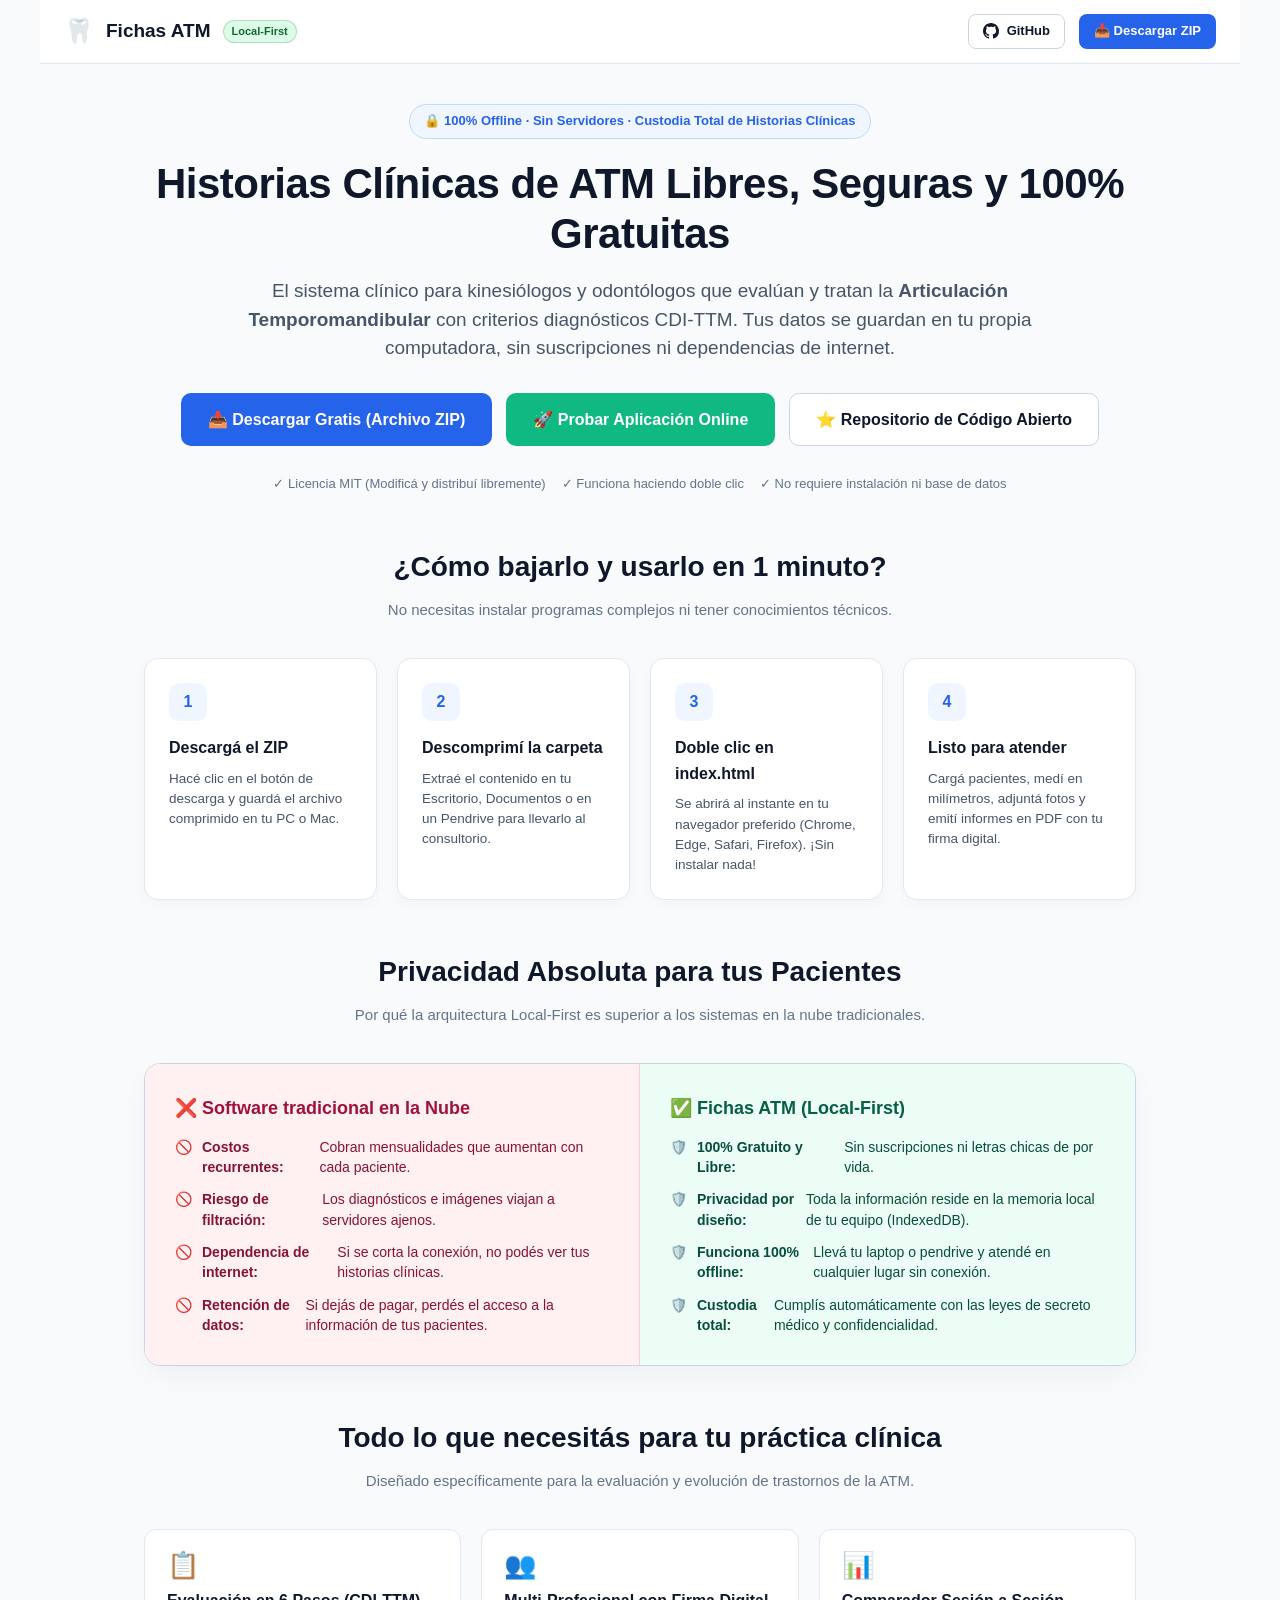
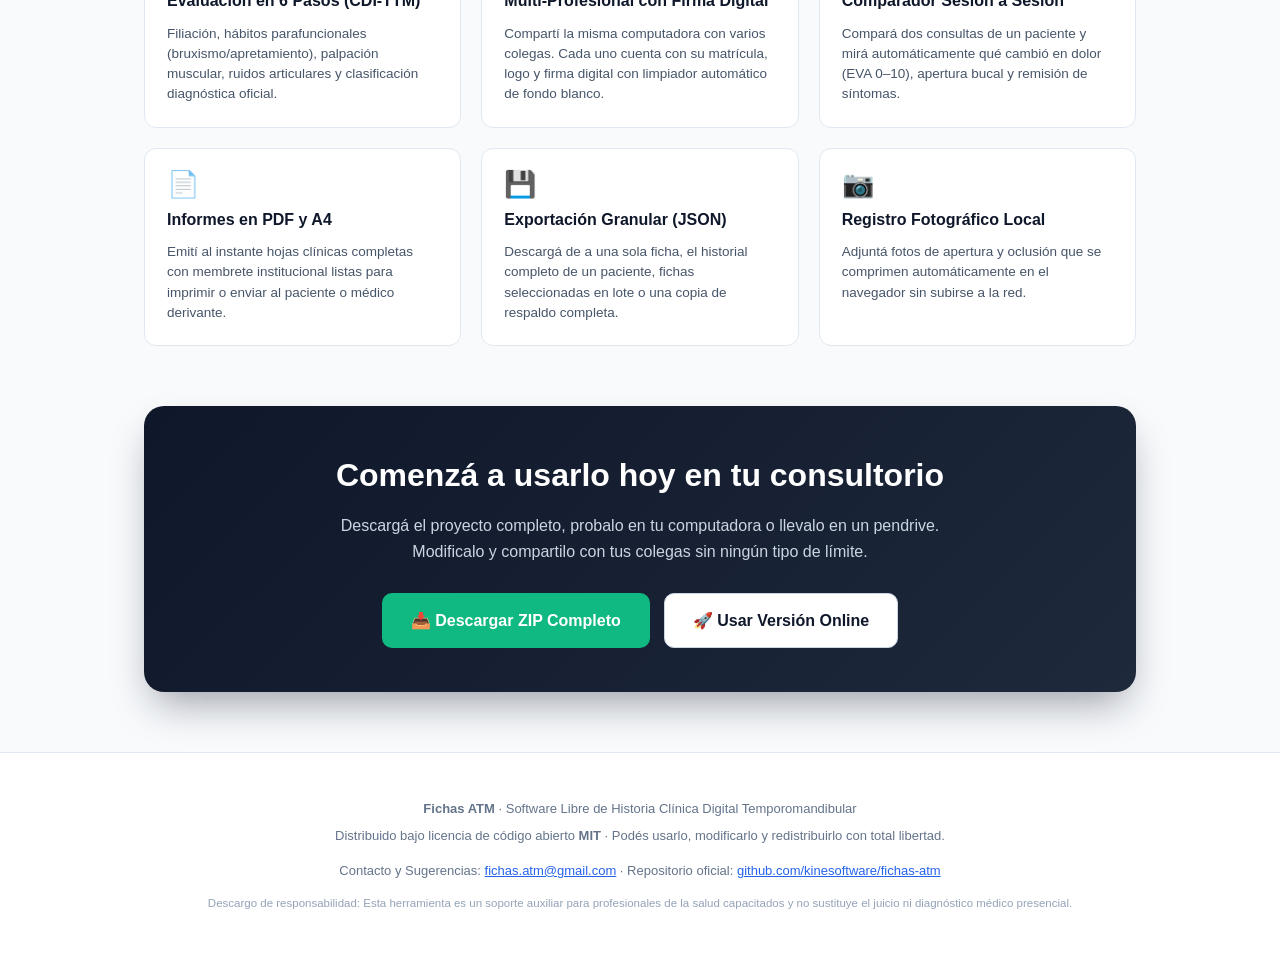
==== netlify/index.html @ 35a118fb "feat: add dedicated landing page and netlify configuration with download links and usage guide" ====
<!DOCTYPE html>
<html lang="es">
<head>
  <meta charset="UTF-8">
  <meta name="viewport" content="width=device-width, initial-scale=1.0">
  <title>Fichas ATM · Historias Clínicas Digitales Temporomandibulares (Local-First)</title>
  <meta name="description" content="Software clínico gratuito, libre y 100% offline para la evaluación, seguimiento y diagnóstico (CDI-TTM) de la articulación temporomandibular.">
  <style>
    :root {
      --primary: #2563eb;
      --primary-hover: #1d4ed8;
      --navy: #0f172a;
      --accent: #10b981;
      --accent-deep: #059669;
      --ink: #1e293b;
      --muted: #64748b;
      --line: #e2e8f0;
      --line-strong: #cbd5e1;
      --sky: #f8fafc;
      --pill: #f1f5f9;
      --white: #ffffff;
      --font: -apple-system, BlinkMacSystemFont, "Segoe UI", Roboto, Helvetica, Arial, sans-serif;
    }

    * { box-sizing: border-box; }
    body {
      margin: 0;
      font-family: var(--font);
      color: var(--ink);
      background: var(--sky);
      line-height: 1.6;
    }

    a { text-decoration: none; color: inherit; }

    /* Topbar */
    .header {
      position: sticky;
      top: 0;
      z-index: 50;
      background: rgba(255, 255, 255, 0.95);
      backdrop-filter: blur(8px);
      border-bottom: 1px solid var(--line);
      padding: 14px 24px;
      display: flex;
      align-items: center;
      justify-content: space-between;
      max-width: 1200px;
      margin: 0 auto;
    }

    .brand {
      display: flex;
      align-items: center;
      gap: 12px;
      font-weight: 700;
      font-size: 19px;
      color: var(--navy);
    }

    .brand-icon {
      font-size: 24px;
      line-height: 1;
    }

    .brand-badge {
      font-size: 11px;
      font-weight: 600;
      background: #dcfce7;
      color: #166534;
      padding: 2px 8px;
      border-radius: 999px;
      border: 1px solid rgba(22, 101, 52, 0.2);
    }

    .header-links {
      display: flex;
      align-items: center;
      gap: 14px;
    }

    .btn {
      display: inline-flex;
      align-items: center;
      justify-content: center;
      gap: 8px;
      padding: 9px 18px;
      border-radius: 8px;
      font-weight: 600;
      font-size: 14px;
      cursor: pointer;
      transition: all 0.15s ease;
      border: 1px solid transparent;
      text-decoration: none;
    }

    .btn-primary {
      background: var(--primary);
      color: #ffffff;
    }
    .btn-primary:hover {
      background: var(--primary-hover);
      box-shadow: 0 4px 12px rgba(37, 99, 235, 0.25);
    }

    .btn-accent {
      background: var(--accent);
      color: #ffffff;
    }
    .btn-accent:hover {
      background: var(--accent-deep);
      box-shadow: 0 4px 12px rgba(16, 185, 129, 0.25);
    }

    .btn-outline {
      background: #ffffff;
      color: var(--navy);
      border-color: var(--line-strong);
    }
    .btn-outline:hover {
      background: #f1f5f9;
      border-color: var(--muted);
    }

    .btn-sm {
      padding: 6px 14px;
      font-size: 13px;
    }

    /* Hero */
    .hero {
      max-width: 1040px;
      margin: 40px auto 30px;
      padding: 0 24px;
      text-align: center;
    }

    .hero-pill {
      display: inline-flex;
      align-items: center;
      gap: 8px;
      background: #eff6ff;
      color: var(--primary);
      border: 1px solid #bfdbfe;
      padding: 6px 14px;
      border-radius: 999px;
      font-size: 13px;
      font-weight: 600;
      margin-bottom: 20px;
    }

    .hero h1 {
      font-size: 42px;
      font-weight: 800;
      color: var(--navy);
      line-height: 1.2;
      margin: 0 0 18px;
      letter-spacing: -0.5px;
    }

    .hero-lead {
      font-size: 19px;
      color: #475569;
      max-width: 800px;
      margin: 0 auto 30px;
      line-height: 1.5;
    }

    .hero-ctas {
      display: flex;
      flex-wrap: wrap;
      justify-content: center;
      gap: 14px;
      margin-bottom: 28px;
    }

    .hero-ctas .btn {
      padding: 13px 26px;
      font-size: 16px;
      border-radius: 10px;
    }

    .hero-badges {
      display: flex;
      flex-wrap: wrap;
      justify-content: center;
      gap: 16px;
      font-size: 13px;
      color: var(--muted);
      font-weight: 500;
    }

    .hero-badges span {
      display: inline-flex;
      align-items: center;
      gap: 5px;
    }

    /* Container */
    .container {
      max-width: 1040px;
      margin: 0 auto;
      padding: 0 24px;
    }

    /* Section Cards */
    .section {
      margin: 50px 0;
    }

    .section-title {
      text-align: center;
      margin-bottom: 36px;
    }

    .section-title h2 {
      font-size: 28px;
      font-weight: 700;
      color: var(--navy);
      margin: 0 0 8px;
    }

    .section-title p {
      color: var(--muted);
      font-size: 15px;
      margin: 0;
    }

    /* Steps Guide */
    .steps-grid {
      display: grid;
      grid-template-columns: repeat(auto-fit, minmax(230px, 1fr));
      gap: 20px;
    }

    .step-card {
      background: #ffffff;
      border: 1px solid var(--line);
      border-radius: 14px;
      padding: 24px;
      box-shadow: 0 4px 15px -2px rgba(15, 23, 42, 0.04);
      position: relative;
    }

    .step-num {
      width: 38px;
      height: 38px;
      border-radius: 10px;
      background: #eff6ff;
      color: var(--primary);
      display: flex;
      align-items: center;
      justify-content: center;
      font-weight: 700;
      font-size: 16px;
      margin-bottom: 14px;
    }

    .step-card h3 {
      font-size: 16px;
      color: var(--navy);
      margin: 0 0 8px;
    }

    .step-card p {
      font-size: 13.5px;
      color: #475569;
      margin: 0;
      line-height: 1.5;
    }

    /* Comparison Box */
    .compare-card {
      background: #ffffff;
      border: 1px solid var(--line-strong);
      border-radius: 16px;
      overflow: hidden;
      box-shadow: 0 10px 30px -5px rgba(15, 23, 42, 0.06);
    }

    .compare-grid {
      display: grid;
      grid-template-columns: 1fr 1fr;
    }

    @media (max-width: 680px) {
      .compare-grid { grid-template-columns: 1fr; }
    }

    .compare-col {
      padding: 30px;
    }

    .compare-col.cloud {
      background: #fff1f2;
      border-right: 1px solid #fecdd3;
    }

    .compare-col.local {
      background: #ecfdf5;
    }

    .compare-col h3 {
      margin: 0 0 14px;
      font-size: 18px;
      display: flex;
      align-items: center;
      gap: 8px;
    }

    .compare-col.cloud h3 { color: #9f1239; }
    .compare-col.local h3 { color: #065f46; }

    .compare-list {
      list-style: none;
      padding: 0;
      margin: 0;
      display: flex;
      flex-direction: column;
      gap: 12px;
      font-size: 14px;
    }

    .compare-list li {
      display: flex;
      align-items: flex-start;
      gap: 10px;
      line-height: 1.45;
    }

    .compare-col.cloud li { color: #881337; }
    .compare-col.local li { color: #064e3b; font-weight: 500; }

    /* Features Grid */
    .features-grid {
      display: grid;
      grid-template-columns: repeat(auto-fit, minmax(290px, 1fr));
      gap: 20px;
    }

    .feature-card {
      background: #ffffff;
      border: 1px solid var(--line);
      border-radius: 12px;
      padding: 22px;
      display: flex;
      flex-direction: column;
      gap: 10px;
    }

    .feature-icon {
      font-size: 26px;
      line-height: 1;
    }

    .feature-card h3 {
      margin: 0;
      font-size: 16px;
      color: var(--navy);
    }

    .feature-card p {
      margin: 0;
      font-size: 13.5px;
      color: #475569;
      line-height: 1.5;
    }

    /* Download Banner */
    .download-banner {
      background: linear-gradient(135deg, #0f172a 0%, #1e293b 100%);
      color: #ffffff;
      border-radius: 20px;
      padding: 44px 32px;
      text-align: center;
      margin: 60px 0;
      box-shadow: 0 20px 40px -10px rgba(15, 23, 42, 0.4);
    }

    .download-banner h2 {
      font-size: 32px;
      font-weight: 800;
      margin: 0 0 12px;
    }

    .download-banner p {
      color: #cbd5e1;
      font-size: 16px;
      max-width: 640px;
      margin: 0 auto 28px;
    }

    .download-actions {
      display: flex;
      flex-wrap: wrap;
      justify-content: center;
      gap: 14px;
    }

    .download-actions .btn {
      padding: 14px 28px;
      font-size: 16px;
      border-radius: 10px;
    }

    /* Footer */
    .footer {
      border-top: 1px solid var(--line);
      padding: 40px 24px;
      text-align: center;
      font-size: 13px;
      color: var(--muted);
      background: #ffffff;
      margin-top: 60px;
    }

    .footer p { margin: 6px 0; }
    .footer a { color: var(--primary); text-decoration: underline; }
  </style>
</head>
<body>

  <!-- Topbar -->
  <header class="header">
    <div class="brand">
      <span class="brand-icon">🦷</span>
      <span>Fichas ATM</span>
      <span class="brand-badge">Local-First</span>
    </div>
    <nav class="header-links">
      <a href="https://github.com/kinesoftware/fichas-atm" target="_blank" rel="noopener" class="btn btn-outline btn-sm">
        <svg width="16" height="16" viewBox="0 0 24 24" fill="currentColor"><path d="M12 0C5.37 0 0 5.37 0 12c0 5.31 3.435 9.795 8.205 11.385.6.105.825-.255.825-.57 0-.285-.015-1.23-.015-2.235-3.015.555-3.795-.735-4.035-1.41-.135-.345-.72-1.41-1.23-1.695-.42-.225-1.02-.78-.015-.795.945-.015 1.62.87 1.845 1.23 1.08 1.815 2.805 1.305 3.495.99.105-.78.42-1.305.765-1.605-2.67-.3-5.46-1.335-5.46-5.925 0-1.305.465-2.385 1.23-3.225-.12-.3-.54-1.53.12-3.18 0 0 1.005-.315 3.3 1.23.96-.27 1.98-.405 3-.405s2.04.135 3 .405c2.295-1.56 3.3-1.23 3.3-1.23.66 1.65.24 2.88.12 3.18.765.84 1.23 1.905 1.23 3.225 0 4.605-2.805 5.625-5.475 5.925.435.375.81 1.095.81 2.22 0 1.605-.015 2.895-.015 3.3 0 .315.225.69.825.57A12.02 12.02 0 0024 12c0-6.63-5.37-12-12-12z"/></svg>
        GitHub
      </a>
      <a href="https://github.com/kinesoftware/fichas-atm/archive/refs/heads/main.zip" class="btn btn-primary btn-sm">
        📥 Descargar ZIP
      </a>
    </nav>
  </header>

  <!-- Hero -->
  <section class="hero">
    <div class="hero-pill">
      🔒 100% Offline · Sin Servidores · Custodia Total de Historias Clínicas
    </div>
    <h1>Historias Clínicas de ATM Libres, Seguras y 100% Gratuitas</h1>
    <p class="hero-lead">
      El sistema clínico para kinesiólogos y odontólogos que evalúan y tratan la 
      <strong>Articulación Temporomandibular</strong> con criterios diagnósticos CDI-TTM. 
      Tus datos se guardan en tu propia computadora, sin suscripciones ni dependencias de internet.
    </p>

    <div class="hero-ctas">
      <a href="https://github.com/kinesoftware/fichas-atm/archive/refs/heads/main.zip" class="btn btn-primary">
        📥 Descargar Gratis (Archivo ZIP)
      </a>
      <a href="https://kinesoftware.github.io/fichas-atm/" target="_blank" rel="noopener" class="btn btn-accent">
        🚀 Probar Aplicación Online
      </a>
      <a href="https://github.com/kinesoftware/fichas-atm" target="_blank" rel="noopener" class="btn btn-outline">
        ⭐ Repositorio de Código Abierto
      </a>
    </div>

    <div class="hero-badges">
      <span>✓ Licencia MIT (Modificá y distribuí libremente)</span>
      <span>✓ Funciona haciendo doble clic</span>
      <span>✓ No requiere instalación ni base de datos</span>
    </div>
  </section>

  <div class="container">

    <!-- Mini Guía: Cómo Usarlo -->
    <section class="section">
      <div class="section-title">
        <h2>¿Cómo bajarlo y usarlo en 1 minuto?</h2>
        <p>No necesitas instalar programas complejos ni tener conocimientos técnicos.</p>
      </div>

      <div class="steps-grid">
        <div class="step-card">
          <div class="step-num">1</div>
          <h3>Descargá el ZIP</h3>
          <p>Hacé clic en el botón de descarga y guardá el archivo comprimido en tu PC o Mac.</p>
        </div>

        <div class="step-card">
          <div class="step-num">2</div>
          <h3>Descomprimí la carpeta</h3>
          <p>Extraé el contenido en tu Escritorio, Documentos o en un Pendrive para llevarlo al consultorio.</p>
        </div>

        <div class="step-card">
          <div class="step-num">3</div>
          <h3>Doble clic en index.html</h3>
          <p>Se abrirá al instante en tu navegador preferido (Chrome, Edge, Safari, Firefox). ¡Sin instalar nada!</p>
        </div>

        <div class="step-card">
          <div class="step-num">4</div>
          <h3>Listo para atender</h3>
          <p>Cargá pacientes, medí en milímetros, adjuntá fotos y emití informes en PDF con tu firma digital.</p>
        </div>
      </div>
    </section>

    <!-- Comparativa Local-First vs Nube -->
    <section class="section">
      <div class="section-title">
        <h2>Privacidad Absoluta para tus Pacientes</h2>
        <p>Por qué la arquitectura Local-First es superior a los sistemas en la nube tradicionales.</p>
      </div>

      <div class="compare-card">
        <div class="compare-grid">
          <div class="compare-col cloud">
            <h3>❌ Software tradicional en la Nube</h3>
            <ul class="compare-list">
              <li>🚫 <strong>Costos recurrentes:</strong> Cobran mensualidades que aumentan con cada paciente.</li>
              <li>🚫 <strong>Riesgo de filtración:</strong> Los diagnósticos e imágenes viajan a servidores ajenos.</li>
              <li>🚫 <strong>Dependencia de internet:</strong> Si se corta la conexión, no podés ver tus historias clínicas.</li>
              <li>🚫 <strong>Retención de datos:</strong> Si dejás de pagar, perdés el acceso a la información de tus pacientes.</li>
            </ul>
          </div>

          <div class="compare-col local">
            <h3>✅ Fichas ATM (Local-First)</h3>
            <ul class="compare-list">
              <li>🛡️ <strong>100% Gratuito y Libre:</strong> Sin suscripciones ni letras chicas de por vida.</li>
              <li>🛡️ <strong>Privacidad por diseño:</strong> Toda la información reside en la memoria local de tu equipo (IndexedDB).</li>
              <li>🛡️ <strong>Funciona 100% offline:</strong> Llevá tu laptop o pendrive y atendé en cualquier lugar sin conexión.</li>
              <li>🛡️ <strong>Custodia total:</strong> Cumplís automáticamente con las leyes de secreto médico y confidencialidad.</li>
            </ul>
          </div>
        </div>
      </div>
    </section>

    <!-- Características Principales -->
    <section class="section">
      <div class="section-title">
        <h2>Todo lo que necesitás para tu práctica clínica</h2>
        <p>Diseñado específicamente para la evaluación y evolución de trastornos de la ATM.</p>
      </div>

      <div class="features-grid">
        <div class="feature-card">
          <span class="feature-icon">📋</span>
          <h3>Evaluación en 6 Pasos (CDI-TTM)</h3>
          <p>Filiación, hábitos parafuncionales (bruxismo/apretamiento), palpación muscular, ruidos articulares y clasificación diagnóstica oficial.</p>
        </div>

        <div class="feature-card">
          <span class="feature-icon">👥</span>
          <h3>Multi-Profesional con Firma Digital</h3>
          <p>Compartí la misma computadora con varios colegas. Cada uno cuenta con su matrícula, logo y firma digital con limpiador automático de fondo blanco.</p>
        </div>

        <div class="feature-card">
          <span class="feature-icon">📊</span>
          <h3>Comparador Sesión a Sesión</h3>
          <p>Compará dos consultas de un paciente y mirá automáticamente qué cambió en dolor (EVA 0–10), apertura bucal y remisión de síntomas.</p>
        </div>

        <div class="feature-card">
          <span class="feature-icon">📄</span>
          <h3>Informes en PDF y A4</h3>
          <p>Emití al instante hojas clínicas completas con membrete institucional listas para imprimir o enviar al paciente o médico derivante.</p>
        </div>

        <div class="feature-card">
          <span class="feature-icon">💾</span>
          <h3>Exportación Granular (JSON)</h3>
          <p>Descargá de a una sola ficha, el historial completo de un paciente, fichas seleccionadas en lote o una copia de respaldo completa.</p>
        </div>

        <div class="feature-card">
          <span class="feature-icon">📷</span>
          <h3>Registro Fotográfico Local</h3>
          <p>Adjuntá fotos de apertura y oclusión que se comprimen automáticamente en el navegador sin subirse a la red.</p>
        </div>
      </div>
    </section>

    <!-- Banner de Descarga -->
    <section class="download-banner">
      <h2>Comenzá a usarlo hoy en tu consultorio</h2>
      <p>
        Descargá el proyecto completo, probalo en tu computadora o llevalo en un pendrive. 
        Modificalo y compartilo con tus colegas sin ningún tipo de límite.
      </p>
      <div class="download-actions">
        <a href="https://github.com/kinesoftware/fichas-atm/archive/refs/heads/main.zip" class="btn btn-accent">
          📥 Descargar ZIP Completo
        </a>
        <a href="https://kinesoftware.github.io/fichas-atm/" target="_blank" rel="noopener" class="btn btn-outline" style="background:#ffffff; color:#0f172a;">
          🚀 Usar Versión Online
        </a>
      </div>
    </section>

  </div>

  <!-- Footer -->
  <footer class="footer">
    <div class="container">
      <p><strong>Fichas ATM</strong> · Software Libre de Historia Clínica Digital Temporomandibular</p>
      <p>Distribuido bajo licencia de código abierto <strong>MIT</strong> · Podés usarlo, modificarlo y redistribuirlo con total libertad.</p>
      <p style="margin-top:14px;">
        Contacto y Sugerencias: <a href="mailto:fichas.atm@gmail.com">fichas.atm@gmail.com</a> · 
        Repositorio oficial: <a href="https://github.com/kinesoftware/fichas-atm" target="_blank" rel="noopener">github.com/kinesoftware/fichas-atm</a>
      </p>
      <p style="font-size:11.5px; color:#94a3b8; margin-top:12px;">
        Descargo de responsabilidad: Esta herramienta es un soporte auxiliar para profesionales de la salud capacitados y no sustituye el juicio ni diagnóstico médico presencial.
      </p>
    </div>
  </footer>

</body>
</html>
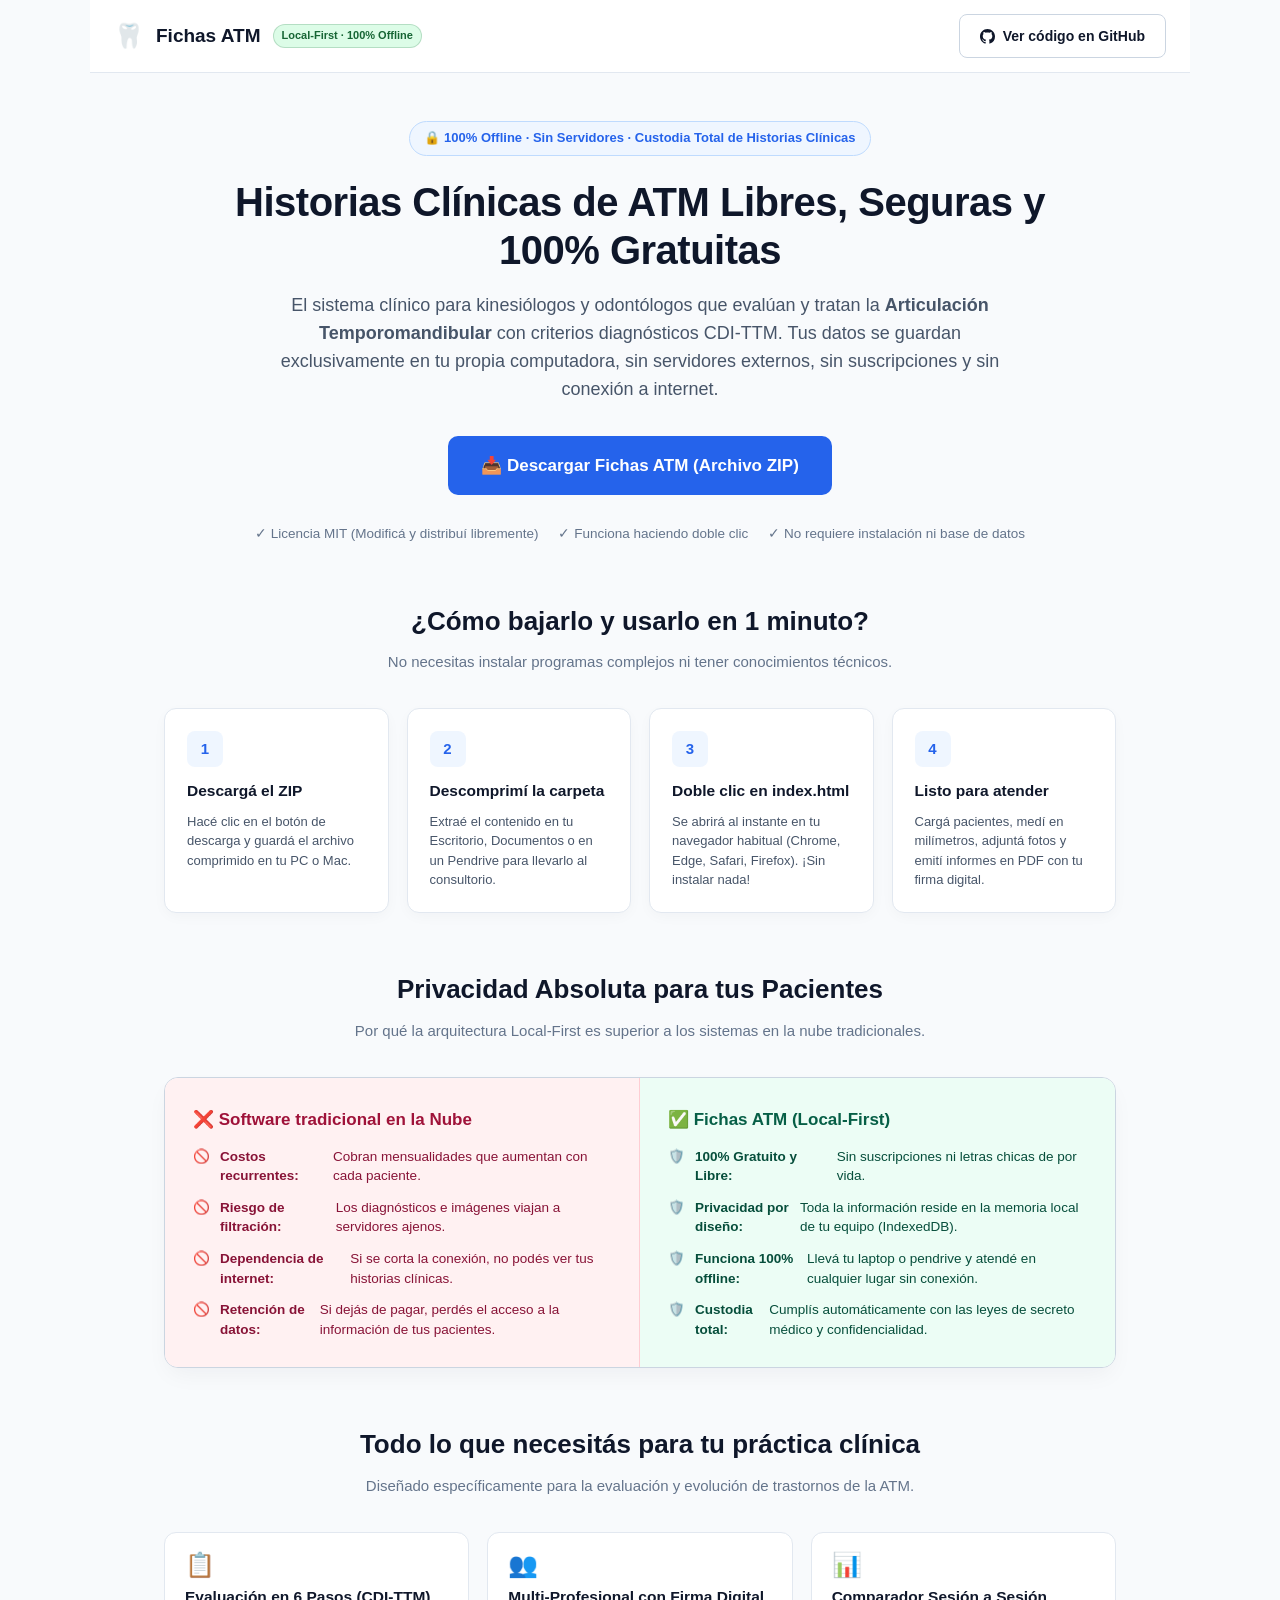
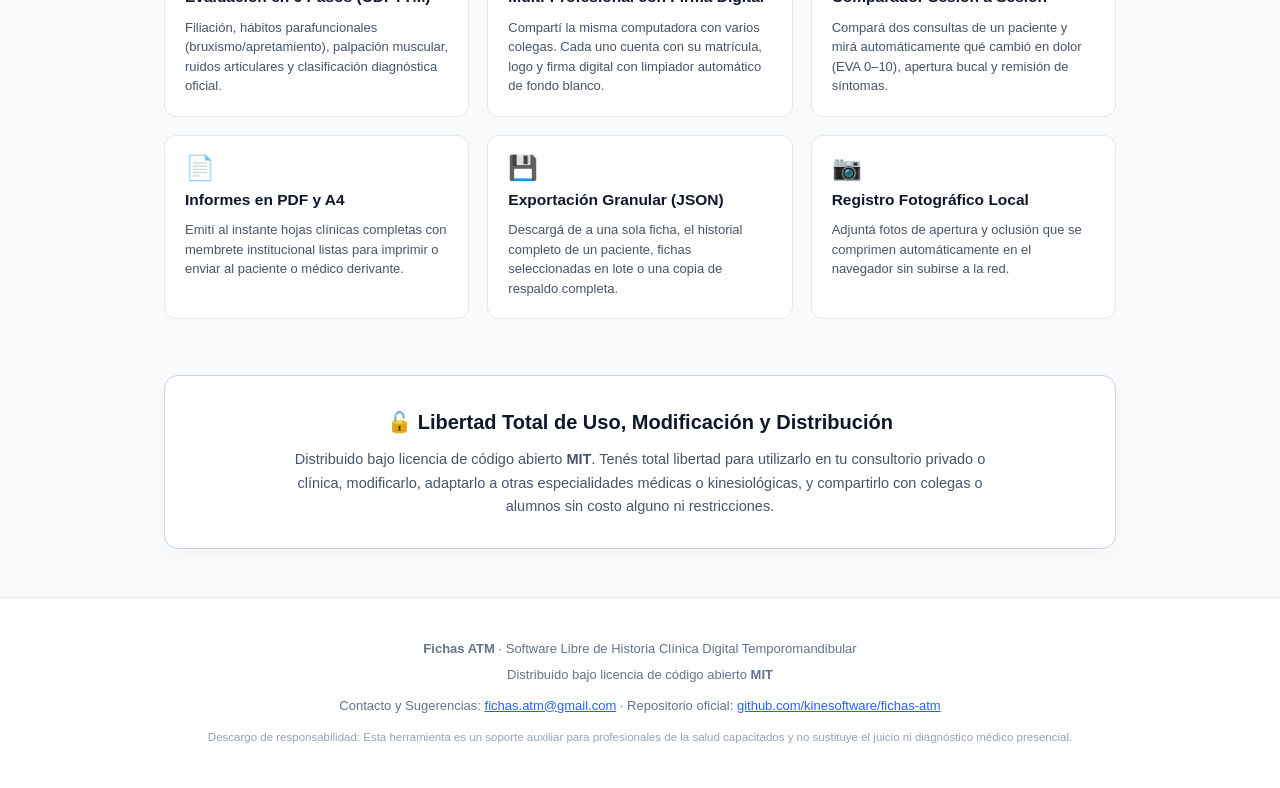
==== commit 7a9732db: "feat: landing page for Netlify with single download CTA and zero online trial links" ====
--- a/netlify/index.html
+++ b/netlify/index.html
@@ -3,7 +3,7 @@
 <head>
   <meta charset="UTF-8">
   <meta name="viewport" content="width=device-width, initial-scale=1.0">
-  <title>Fichas ATM · Historias Clínicas Digitales Temporomandibulares (Local-First)</title>
+  <title>Fichas ATM · Historias Clínicas Temporomandibulares (100% Offline)</title>
   <meta name="description" content="Software clínico gratuito, libre y 100% offline para la evaluación, seguimiento y diagnóstico (CDI-TTM) de la articulación temporomandibular.">
   <style>
     :root {
@@ -17,8 +17,6 @@
       --line: #e2e8f0;
       --line-strong: #cbd5e1;
       --sky: #f8fafc;
-      --pill: #f1f5f9;
-      --white: #ffffff;
       --font: -apple-system, BlinkMacSystemFont, "Segoe UI", Roboto, Helvetica, Arial, sans-serif;
     }
 
@@ -45,7 +43,7 @@
       display: flex;
       align-items: center;
       justify-content: space-between;
-      max-width: 1200px;
+      max-width: 1100px;
       margin: 0 auto;
     }
 
@@ -73,18 +71,12 @@
       border: 1px solid rgba(22, 101, 52, 0.2);
     }
 
-    .header-links {
-      display: flex;
-      align-items: center;
-      gap: 14px;
-    }
-
     .btn {
       display: inline-flex;
       align-items: center;
       justify-content: center;
       gap: 8px;
-      padding: 9px 18px;
+      padding: 10px 20px;
       border-radius: 8px;
       font-weight: 600;
       font-size: 14px;
@@ -103,15 +95,6 @@
       box-shadow: 0 4px 12px rgba(37, 99, 235, 0.25);
     }
 
-    .btn-accent {
-      background: var(--accent);
-      color: #ffffff;
-    }
-    .btn-accent:hover {
-      background: var(--accent-deep);
-      box-shadow: 0 4px 12px rgba(16, 185, 129, 0.25);
-    }
-
     .btn-outline {
       background: #ffffff;
       color: var(--navy);
@@ -122,15 +105,16 @@
       border-color: var(--muted);
     }
 
-    .btn-sm {
-      padding: 6px 14px;
-      font-size: 13px;
+    .btn-lg {
+      padding: 15px 32px;
+      font-size: 17px;
+      border-radius: 10px;
     }
 
     /* Hero */
     .hero {
-      max-width: 1040px;
-      margin: 40px auto 30px;
+      max-width: 900px;
+      margin: 48px auto 36px;
       padding: 0 24px;
       text-align: center;
     }
@@ -146,11 +130,11 @@
       border-radius: 999px;
       font-size: 13px;
       font-weight: 600;
-      margin-bottom: 20px;
+      margin-bottom: 22px;
     }
 
     .hero h1 {
-      font-size: 42px;
+      font-size: 40px;
       font-weight: 800;
       color: var(--navy);
       line-height: 1.2;
@@ -159,33 +143,25 @@
     }
 
     .hero-lead {
-      font-size: 19px;
+      font-size: 18px;
       color: #475569;
-      max-width: 800px;
-      margin: 0 auto 30px;
-      line-height: 1.5;
+      max-width: 760px;
+      margin: 0 auto 32px;
+      line-height: 1.55;
     }
 
     .hero-ctas {
+      display: flex;
+      justify-content: center;
+      margin-bottom: 28px;
+    }
+
+    .hero-badges {
       display: flex;
       flex-wrap: wrap;
       justify-content: center;
-      gap: 14px;
-      margin-bottom: 28px;
-    }
-
-    .hero-ctas .btn {
-      padding: 13px 26px;
-      font-size: 16px;
-      border-radius: 10px;
-    }
-
-    .hero-badges {
-      display: flex;
-      flex-wrap: wrap;
-      justify-content: center;
-      gap: 16px;
-      font-size: 13px;
+      gap: 20px;
+      font-size: 13.5px;
       color: var(--muted);
       font-weight: 500;
     }
@@ -193,28 +169,27 @@
     .hero-badges span {
       display: inline-flex;
       align-items: center;
-      gap: 5px;
+      gap: 6px;
     }
 
     /* Container */
     .container {
-      max-width: 1040px;
+      max-width: 1000px;
       margin: 0 auto;
       padding: 0 24px;
     }
 
-    /* Section Cards */
     .section {
-      margin: 50px 0;
+      margin: 56px 0;
     }
 
     .section-title {
       text-align: center;
-      margin-bottom: 36px;
+      margin-bottom: 34px;
     }
 
     .section-title h2 {
-      font-size: 28px;
+      font-size: 26px;
       font-weight: 700;
       color: var(--navy);
       margin: 0 0 8px;
@@ -229,41 +204,40 @@
     /* Steps Guide */
     .steps-grid {
       display: grid;
-      grid-template-columns: repeat(auto-fit, minmax(230px, 1fr));
-      gap: 20px;
+      grid-template-columns: repeat(auto-fit, minmax(220px, 1fr));
+      gap: 18px;
     }
 
     .step-card {
       background: #ffffff;
       border: 1px solid var(--line);
-      border-radius: 14px;
-      padding: 24px;
+      border-radius: 12px;
+      padding: 22px;
       box-shadow: 0 4px 15px -2px rgba(15, 23, 42, 0.04);
-      position: relative;
     }
 
     .step-num {
-      width: 38px;
-      height: 38px;
-      border-radius: 10px;
+      width: 36px;
+      height: 36px;
+      border-radius: 8px;
       background: #eff6ff;
       color: var(--primary);
       display: flex;
       align-items: center;
       justify-content: center;
       font-weight: 700;
-      font-size: 16px;
-      margin-bottom: 14px;
+      font-size: 15px;
+      margin-bottom: 12px;
     }
 
     .step-card h3 {
-      font-size: 16px;
+      font-size: 15.5px;
       color: var(--navy);
       margin: 0 0 8px;
     }
 
     .step-card p {
-      font-size: 13.5px;
+      font-size: 13px;
       color: #475569;
       margin: 0;
       line-height: 1.5;
@@ -273,9 +247,9 @@
     .compare-card {
       background: #ffffff;
       border: 1px solid var(--line-strong);
-      border-radius: 16px;
+      border-radius: 14px;
       overflow: hidden;
-      box-shadow: 0 10px 30px -5px rgba(15, 23, 42, 0.06);
+      box-shadow: 0 10px 25px -5px rgba(15, 23, 42, 0.05);
     }
 
     .compare-grid {
@@ -288,7 +262,7 @@
     }
 
     .compare-col {
-      padding: 30px;
+      padding: 28px;
     }
 
     .compare-col.cloud {
@@ -302,7 +276,7 @@
 
     .compare-col h3 {
       margin: 0 0 14px;
-      font-size: 18px;
+      font-size: 17px;
       display: flex;
       align-items: center;
       gap: 8px;
@@ -318,7 +292,7 @@
       display: flex;
       flex-direction: column;
       gap: 12px;
-      font-size: 14px;
+      font-size: 13.5px;
     }
 
     .compare-list li {
@@ -334,87 +308,75 @@
     /* Features Grid */
     .features-grid {
       display: grid;
-      grid-template-columns: repeat(auto-fit, minmax(290px, 1fr));
-      gap: 20px;
+      grid-template-columns: repeat(auto-fit, minmax(280px, 1fr));
+      gap: 18px;
     }
 
     .feature-card {
       background: #ffffff;
       border: 1px solid var(--line);
       border-radius: 12px;
-      padding: 22px;
+      padding: 20px;
       display: flex;
       flex-direction: column;
-      gap: 10px;
+      gap: 8px;
     }
 
     .feature-icon {
-      font-size: 26px;
+      font-size: 24px;
       line-height: 1;
     }
 
     .feature-card h3 {
       margin: 0;
-      font-size: 16px;
+      font-size: 15.5px;
       color: var(--navy);
     }
 
     .feature-card p {
       margin: 0;
-      font-size: 13.5px;
+      font-size: 13px;
       color: #475569;
       line-height: 1.5;
     }
 
-    /* Download Banner */
-    .download-banner {
-      background: linear-gradient(135deg, #0f172a 0%, #1e293b 100%);
-      color: #ffffff;
-      border-radius: 20px;
-      padding: 44px 32px;
+    /* License Info Card */
+    .license-card {
+      background: #ffffff;
+      border: 1px solid var(--line-strong);
+      border-radius: 14px;
+      padding: 30px;
       text-align: center;
-      margin: 60px 0;
-      box-shadow: 0 20px 40px -10px rgba(15, 23, 42, 0.4);
-    }
-
-    .download-banner h2 {
-      font-size: 32px;
-      font-weight: 800;
-      margin: 0 0 12px;
-    }
-
-    .download-banner p {
-      color: #cbd5e1;
-      font-size: 16px;
-      max-width: 640px;
-      margin: 0 auto 28px;
-    }
-
-    .download-actions {
-      display: flex;
-      flex-wrap: wrap;
-      justify-content: center;
-      gap: 14px;
-    }
-
-    .download-actions .btn {
-      padding: 14px 28px;
-      font-size: 16px;
-      border-radius: 10px;
+      margin: 48px 0;
+      box-shadow: 0 4px 15px -2px rgba(15, 23, 42, 0.04);
+    }
+
+    .license-card h3 {
+      font-size: 20px;
+      color: var(--navy);
+      margin: 0 0 10px;
+    }
+
+    .license-card p {
+      font-size: 14.5px;
+      color: #475569;
+      max-width: 720px;
+      margin: 0 auto;
+      line-height: 1.6;
     }
 
     /* Footer */
     .footer {
       border-top: 1px solid var(--line);
-      padding: 40px 24px;
+      padding: 36px 24px;
       text-align: center;
       font-size: 13px;
       color: var(--muted);
       background: #ffffff;
-      margin-top: 60px;
-    }
-
-    .footer p { margin: 6px 0; }
+      margin-top: 48px;
+    }
+
+    .footer p { margin: 5px 0; }
     .footer a { color: var(--primary); text-decoration: underline; }
   </style>
 </head>
@@ -425,15 +387,12 @@
     <div class="brand">
       <span class="brand-icon">🦷</span>
       <span>Fichas ATM</span>
-      <span class="brand-badge">Local-First</span>
+      <span class="brand-badge">Local-First · 100% Offline</span>
     </div>
-    <nav class="header-links">
-      <a href="https://github.com/kinesoftware/fichas-atm" target="_blank" rel="noopener" class="btn btn-outline btn-sm">
-        <svg width="16" height="16" viewBox="0 0 24 24" fill="currentColor"><path d="M12 0C5.37 0 0 5.37 0 12c0 5.31 3.435 9.795 8.205 11.385.6.105.825-.255.825-.57 0-.285-.015-1.23-.015-2.235-3.015.555-3.795-.735-4.035-1.41-.135-.345-.72-1.41-1.23-1.695-.42-.225-1.02-.78-.015-.795.945-.015 1.62.87 1.845 1.23 1.08 1.815 2.805 1.305 3.495.99.105-.78.42-1.305.765-1.605-2.67-.3-5.46-1.335-5.46-5.925 0-1.305.465-2.385 1.23-3.225-.12-.3-.54-1.53.12-3.18 0 0 1.005-.315 3.3 1.23.96-.27 1.98-.405 3-.405s2.04.135 3 .405c2.295-1.56 3.3-1.23 3.3-1.23.66 1.65.24 2.88.12 3.18.765.84 1.23 1.905 1.23 3.225 0 4.605-2.805 5.625-5.475 5.925.435.375.81 1.095.81 2.22 0 1.605-.015 2.895-.015 3.3 0 .315.225.69.825.57A12.02 12.02 0 0024 12c0-6.63-5.37-12-12-12z"/></svg>
-        GitHub
-      </a>
-      <a href="https://github.com/kinesoftware/fichas-atm/archive/refs/heads/main.zip" class="btn btn-primary btn-sm">
-        📥 Descargar ZIP
+    <nav>
+      <a href="https://github.com/kinesoftware/fichas-atm" target="_blank" rel="noopener" class="btn btn-outline">
+        <svg width="15" height="15" viewBox="0 0 24 24" fill="currentColor"><path d="M12 0C5.37 0 0 5.37 0 12c0 5.31 3.435 9.795 8.205 11.385.6.105.825-.255.825-.57 0-.285-.015-1.23-.015-2.235-3.015.555-3.795-.735-4.035-1.41-.135-.345-.72-1.41-1.23-1.695-.42-.225-1.02-.78-.015-.795.945-.015 1.62.87 1.845 1.23 1.08 1.815 2.805 1.305 3.495.99.105-.78.42-1.305.765-1.605-2.67-.3-5.46-1.335-5.46-5.925 0-1.305.465-2.385 1.23-3.225-.12-.3-.54-1.53.12-3.18 0 0 1.005-.315 3.3 1.23.96-.27 1.98-.405 3-.405s2.04.135 3 .405c2.295-1.56 3.3-1.23 3.3-1.23.66 1.65.24 2.88.12 3.18.765.84 1.23 1.905 1.23 3.225 0 4.605-2.805 5.625-5.475 5.925.435.375.81 1.095.81 2.22 0 1.605-.015 2.895-.015 3.3 0 .315.225.69.825.57A12.02 12.02 0 0024 12c0-6.63-5.37-12-12-12z"/></svg>
+        Ver código en GitHub
       </a>
     </nav>
   </header>
@@ -447,18 +406,13 @@
     <p class="hero-lead">
       El sistema clínico para kinesiólogos y odontólogos que evalúan y tratan la 
       <strong>Articulación Temporomandibular</strong> con criterios diagnósticos CDI-TTM. 
-      Tus datos se guardan en tu propia computadora, sin suscripciones ni dependencias de internet.
+      Tus datos se guardan exclusivamente en tu propia computadora, sin servidores externos, sin suscripciones y sin conexión a internet.
     </p>
 
+    <!-- Único botón principal de descarga -->
     <div class="hero-ctas">
-      <a href="https://github.com/kinesoftware/fichas-atm/archive/refs/heads/main.zip" class="btn btn-primary">
-        📥 Descargar Gratis (Archivo ZIP)
-      </a>
-      <a href="https://kinesoftware.github.io/fichas-atm/" target="_blank" rel="noopener" class="btn btn-accent">
-        🚀 Probar Aplicación Online
-      </a>
-      <a href="https://github.com/kinesoftware/fichas-atm" target="_blank" rel="noopener" class="btn btn-outline">
-        ⭐ Repositorio de Código Abierto
+      <a href="https://github.com/kinesoftware/fichas-atm/archive/refs/heads/main.zip" class="btn btn-primary btn-lg">
+        📥 Descargar Fichas ATM (Archivo ZIP)
       </a>
     </div>
 
@@ -494,7 +448,7 @@
         <div class="step-card">
           <div class="step-num">3</div>
           <h3>Doble clic en index.html</h3>
-          <p>Se abrirá al instante en tu navegador preferido (Chrome, Edge, Safari, Firefox). ¡Sin instalar nada!</p>
+          <p>Se abrirá al instante en tu navegador habitual (Chrome, Edge, Safari, Firefox). ¡Sin instalar nada!</p>
         </div>
 
         <div class="step-card">
@@ -583,21 +537,13 @@
       </div>
     </section>
 
-    <!-- Banner de Descarga -->
-    <section class="download-banner">
-      <h2>Comenzá a usarlo hoy en tu consultorio</h2>
+    <!-- Tarjeta de Licencia y Modificación -->
+    <section class="license-card">
+      <h3>🔓 Libertad Total de Uso, Modificación y Distribución</h3>
       <p>
-        Descargá el proyecto completo, probalo en tu computadora o llevalo en un pendrive. 
-        Modificalo y compartilo con tus colegas sin ningún tipo de límite.
+        Distribuido bajo licencia de código abierto <strong>MIT</strong>. 
+        Tenés total libertad para utilizarlo en tu consultorio privado o clínica, modificarlo, adaptarlo a otras especialidades médicas o kinesiológicas, y compartirlo con colegas o alumnos sin costo alguno ni restricciones.
       </p>
-      <div class="download-actions">
-        <a href="https://github.com/kinesoftware/fichas-atm/archive/refs/heads/main.zip" class="btn btn-accent">
-          📥 Descargar ZIP Completo
-        </a>
-        <a href="https://kinesoftware.github.io/fichas-atm/" target="_blank" rel="noopener" class="btn btn-outline" style="background:#ffffff; color:#0f172a;">
-          🚀 Usar Versión Online
-        </a>
-      </div>
     </section>
 
   </div>
@@ -606,8 +552,8 @@
   <footer class="footer">
     <div class="container">
       <p><strong>Fichas ATM</strong> · Software Libre de Historia Clínica Digital Temporomandibular</p>
-      <p>Distribuido bajo licencia de código abierto <strong>MIT</strong> · Podés usarlo, modificarlo y redistribuirlo con total libertad.</p>
-      <p style="margin-top:14px;">
+      <p>Distribuido bajo licencia de código abierto <strong>MIT</strong></p>
+      <p style="margin-top:10px;">
         Contacto y Sugerencias: <a href="mailto:fichas.atm@gmail.com">fichas.atm@gmail.com</a> · 
         Repositorio oficial: <a href="https://github.com/kinesoftware/fichas-atm" target="_blank" rel="noopener">github.com/kinesoftware/fichas-atm</a>
       </p>
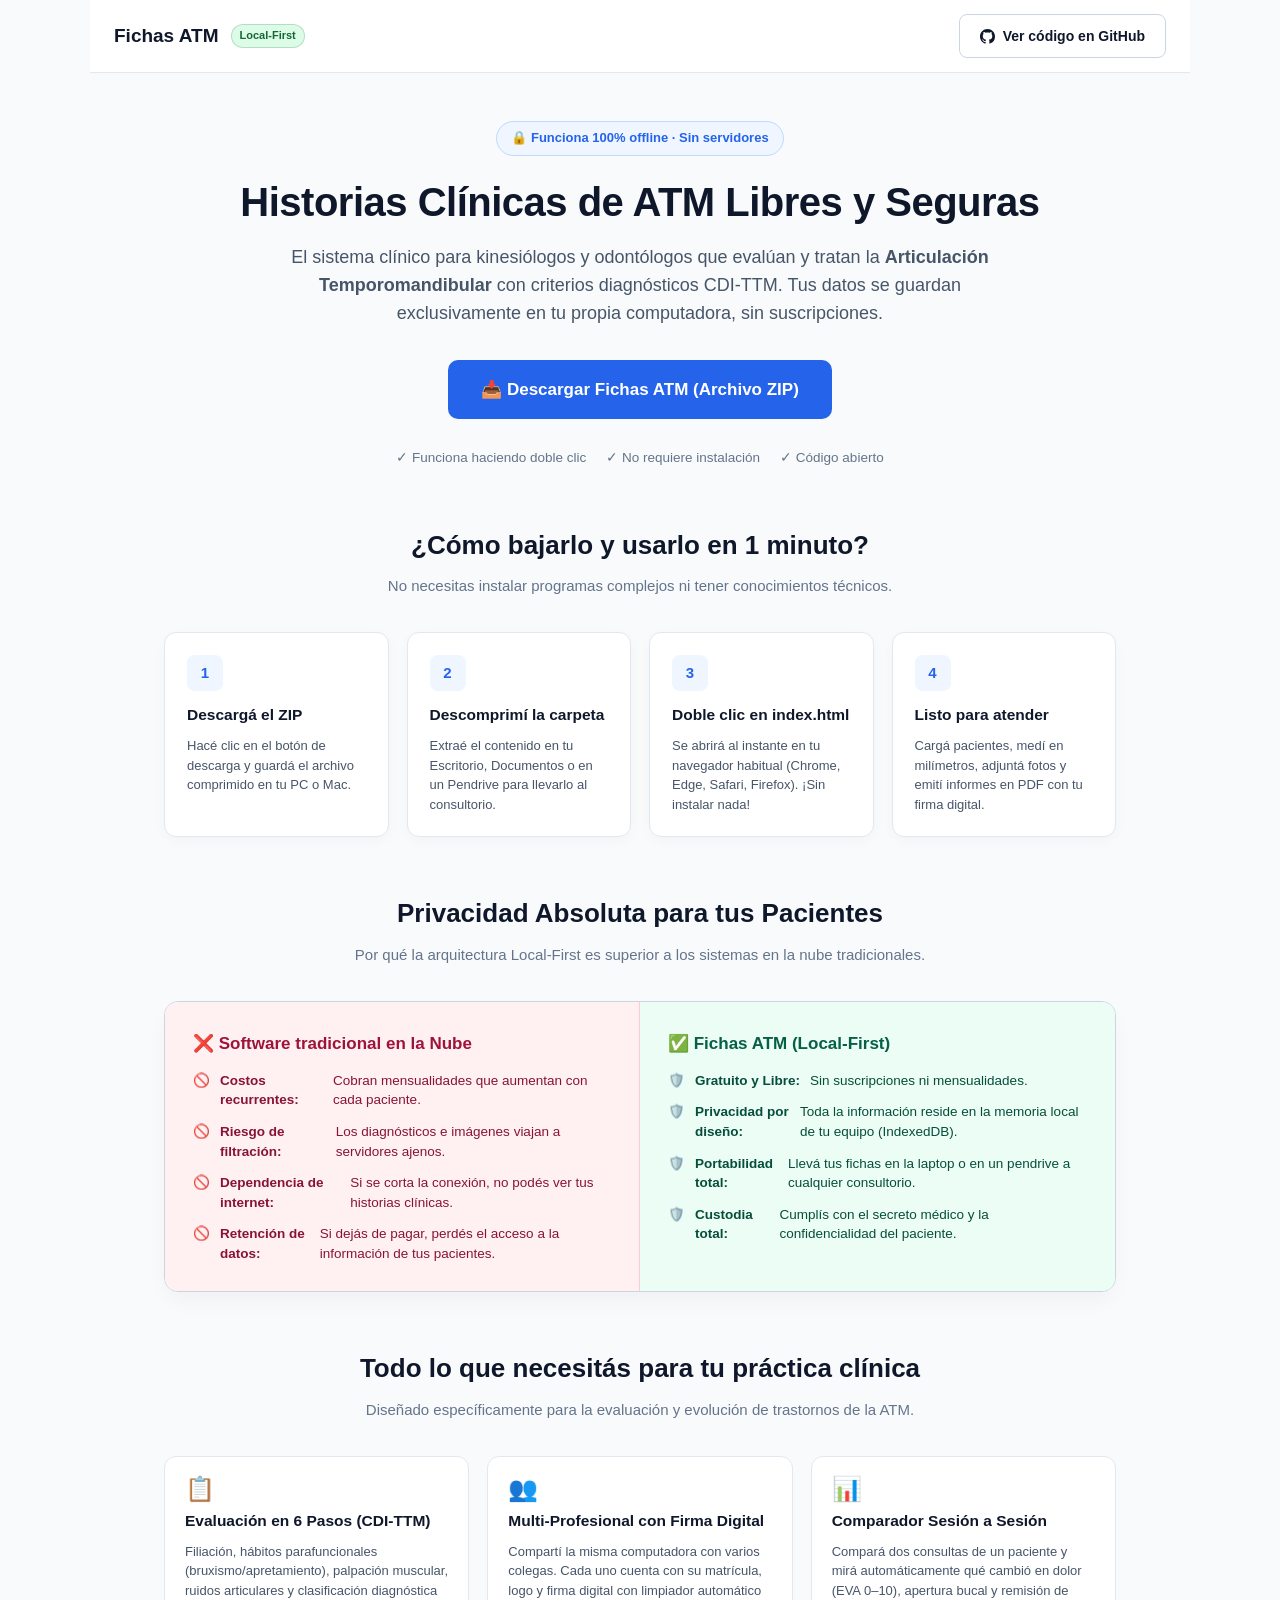
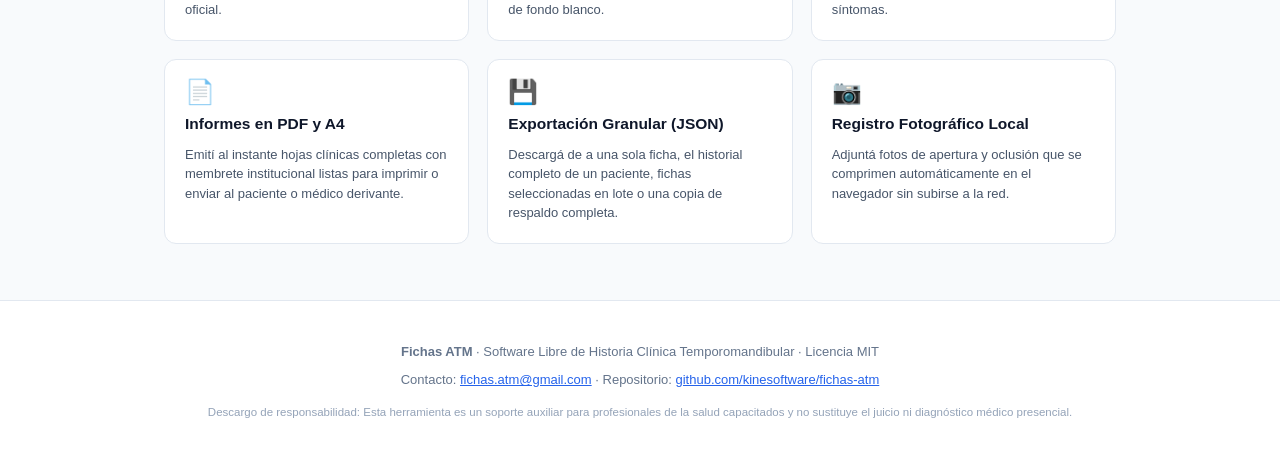
==== commit c7b4c890: "refactor: simplify landing page, remove tooth emoji, eliminate repetitive mentions" ====
--- a/netlify/index.html
+++ b/netlify/index.html
@@ -3,8 +3,8 @@
 <head>
   <meta charset="UTF-8">
   <meta name="viewport" content="width=device-width, initial-scale=1.0">
-  <title>Fichas ATM · Historias Clínicas Temporomandibulares (100% Offline)</title>
-  <meta name="description" content="Software clínico gratuito, libre y 100% offline para la evaluación, seguimiento y diagnóstico (CDI-TTM) de la articulación temporomandibular.">
+  <title>Fichas ATM · Historias Clínicas Temporomandibulares</title>
+  <meta name="description" content="Software clínico gratuito y libre para la evaluación, seguimiento y diagnóstico (CDI-TTM) de la articulación temporomandibular.">
   <style>
     :root {
       --primary: #2563eb;
@@ -56,11 +56,6 @@
       color: var(--navy);
     }
 
-    .brand-icon {
-      font-size: 24px;
-      line-height: 1;
-    }
-
     .brand-badge {
       font-size: 11px;
       font-weight: 600;
@@ -340,31 +335,6 @@
       line-height: 1.5;
     }
 
-    /* License Info Card */
-    .license-card {
-      background: #ffffff;
-      border: 1px solid var(--line-strong);
-      border-radius: 14px;
-      padding: 30px;
-      text-align: center;
-      margin: 48px 0;
-      box-shadow: 0 4px 15px -2px rgba(15, 23, 42, 0.04);
-    }
-
-    .license-card h3 {
-      font-size: 20px;
-      color: var(--navy);
-      margin: 0 0 10px;
-    }
-
-    .license-card p {
-      font-size: 14.5px;
-      color: #475569;
-      max-width: 720px;
-      margin: 0 auto;
-      line-height: 1.6;
-    }
-
     /* Footer */
     .footer {
       border-top: 1px solid var(--line);
@@ -385,9 +355,8 @@
   <!-- Topbar -->
   <header class="header">
     <div class="brand">
-      <span class="brand-icon">🦷</span>
       <span>Fichas ATM</span>
-      <span class="brand-badge">Local-First · 100% Offline</span>
+      <span class="brand-badge">Local-First</span>
     </div>
     <nav>
       <a href="https://github.com/kinesoftware/fichas-atm" target="_blank" rel="noopener" class="btn btn-outline">
@@ -400,13 +369,13 @@
   <!-- Hero -->
   <section class="hero">
     <div class="hero-pill">
-      🔒 100% Offline · Sin Servidores · Custodia Total de Historias Clínicas
+      🔒 Funciona 100% offline · Sin servidores
     </div>
-    <h1>Historias Clínicas de ATM Libres, Seguras y 100% Gratuitas</h1>
+    <h1>Historias Clínicas de ATM Libres y Seguras</h1>
     <p class="hero-lead">
       El sistema clínico para kinesiólogos y odontólogos que evalúan y tratan la 
       <strong>Articulación Temporomandibular</strong> con criterios diagnósticos CDI-TTM. 
-      Tus datos se guardan exclusivamente en tu propia computadora, sin servidores externos, sin suscripciones y sin conexión a internet.
+      Tus datos se guardan exclusivamente en tu propia computadora, sin suscripciones.
     </p>
 
     <!-- Único botón principal de descarga -->
@@ -417,9 +386,9 @@
     </div>
 
     <div class="hero-badges">
-      <span>✓ Licencia MIT (Modificá y distribuí libremente)</span>
       <span>✓ Funciona haciendo doble clic</span>
-      <span>✓ No requiere instalación ni base de datos</span>
+      <span>✓ No requiere instalación</span>
+      <span>✓ Código abierto</span>
     </div>
   </section>
 
@@ -481,10 +450,10 @@
           <div class="compare-col local">
             <h3>✅ Fichas ATM (Local-First)</h3>
             <ul class="compare-list">
-              <li>🛡️ <strong>100% Gratuito y Libre:</strong> Sin suscripciones ni letras chicas de por vida.</li>
+              <li>🛡️ <strong>Gratuito y Libre:</strong> Sin suscripciones ni mensualidades.</li>
               <li>🛡️ <strong>Privacidad por diseño:</strong> Toda la información reside en la memoria local de tu equipo (IndexedDB).</li>
-              <li>🛡️ <strong>Funciona 100% offline:</strong> Llevá tu laptop o pendrive y atendé en cualquier lugar sin conexión.</li>
-              <li>🛡️ <strong>Custodia total:</strong> Cumplís automáticamente con las leyes de secreto médico y confidencialidad.</li>
+              <li>🛡️ <strong>Portabilidad total:</strong> Llevá tus fichas en la laptop o en un pendrive a cualquier consultorio.</li>
+              <li>🛡️ <strong>Custodia total:</strong> Cumplís con el secreto médico y la confidencialidad del paciente.</li>
             </ul>
           </div>
         </div>
@@ -537,25 +506,15 @@
       </div>
     </section>
 
-    <!-- Tarjeta de Licencia y Modificación -->
-    <section class="license-card">
-      <h3>🔓 Libertad Total de Uso, Modificación y Distribución</h3>
-      <p>
-        Distribuido bajo licencia de código abierto <strong>MIT</strong>. 
-        Tenés total libertad para utilizarlo en tu consultorio privado o clínica, modificarlo, adaptarlo a otras especialidades médicas o kinesiológicas, y compartirlo con colegas o alumnos sin costo alguno ni restricciones.
-      </p>
-    </section>
-
   </div>
 
   <!-- Footer -->
   <footer class="footer">
     <div class="container">
-      <p><strong>Fichas ATM</strong> · Software Libre de Historia Clínica Digital Temporomandibular</p>
-      <p>Distribuido bajo licencia de código abierto <strong>MIT</strong></p>
-      <p style="margin-top:10px;">
-        Contacto y Sugerencias: <a href="mailto:fichas.atm@gmail.com">fichas.atm@gmail.com</a> · 
-        Repositorio oficial: <a href="https://github.com/kinesoftware/fichas-atm" target="_blank" rel="noopener">github.com/kinesoftware/fichas-atm</a>
+      <p><strong>Fichas ATM</strong> · Software Libre de Historia Clínica Temporomandibular · Licencia MIT</p>
+      <p style="margin-top:8px;">
+        Contacto: <a href="mailto:fichas.atm@gmail.com">fichas.atm@gmail.com</a> · 
+        Repositorio: <a href="https://github.com/kinesoftware/fichas-atm" target="_blank" rel="noopener">github.com/kinesoftware/fichas-atm</a>
       </p>
       <p style="font-size:11.5px; color:#94a3b8; margin-top:12px;">
         Descargo de responsabilidad: Esta herramienta es un soporte auxiliar para profesionales de la salud capacitados y no sustituye el juicio ni diagnóstico médico presencial.
